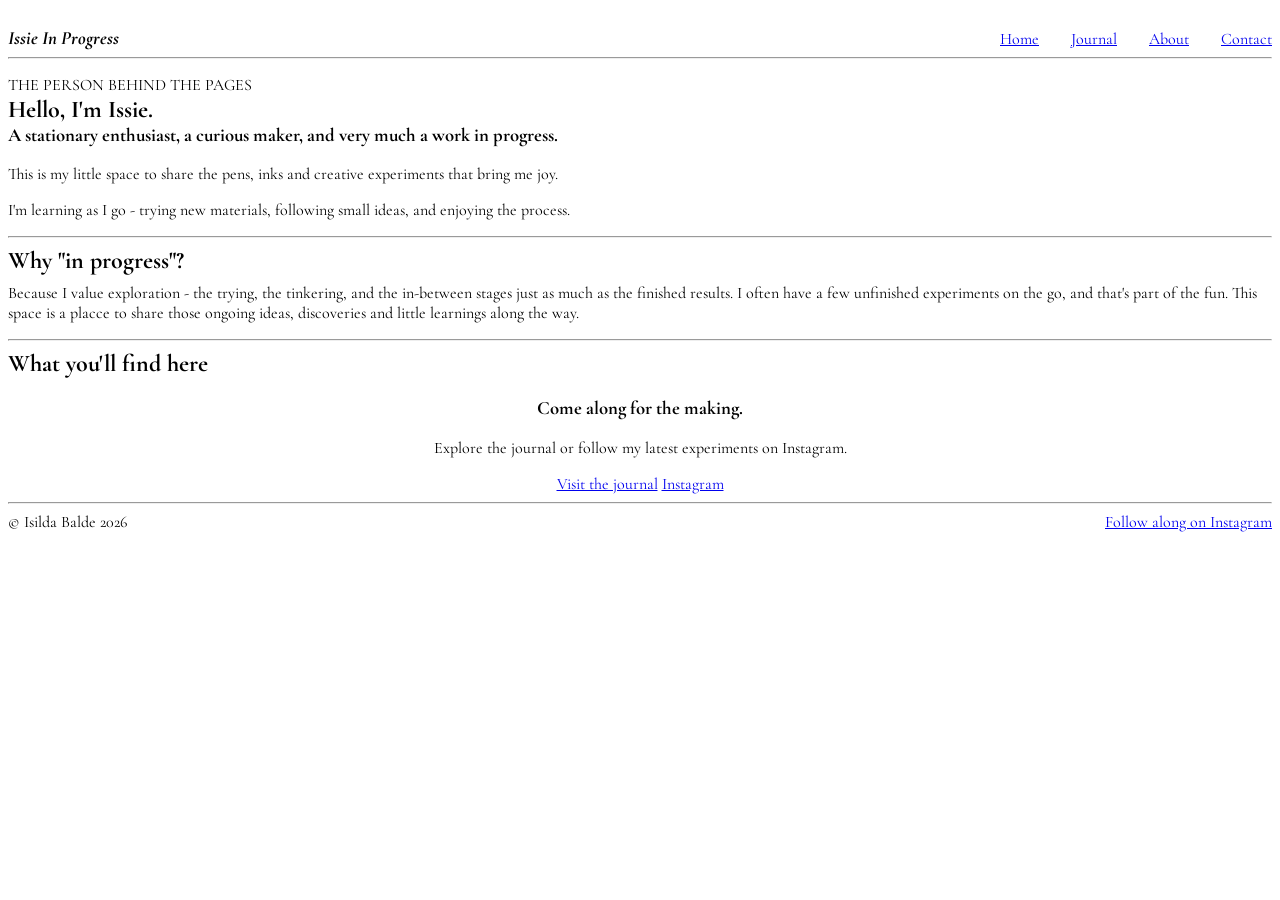
==== about.html @ caec1c77 "First commit" ====
<!doctype html>
<html lang="en">
  <head>
    <meta charset="UTF-8" />
    <meta name="viewport" content="width=device-width, initial-scale=1.0" />
    <title>Issie in Progress | Welcome</title>
    <link rel="stylesheet" href="style.css">
    <link rel="preconnect" href="https://fonts.googleapis.com">
    <link rel="preconnect" href="https://fonts.gstatic.com" crossorigin>
    <link href="https://fonts.googleapis.com/css2?family=Cormorant+Garamond:ital,wght@0,300..700;1,300..700&display=swap" rel="stylesheet">
  </head>
  <body>
    <header>
      <h3>Issie In Progress</h3>
      <nav>
        <ul>
          <li><a href="index.html">Home</a></li>
          <li><a href="journal.html">Journal</a></li>
          <li><a href="about.html">About</a></li>
          <li><a href="contact.html">Contact</a></li>
        </ul>
      </nav>
    </header>
    <hr />
    <main>
      <section id="hello-im-issie-section">
        <p class="subtitle">The person behind the pages</p>
        <h1>Hello, I'm Issie.</h1>
        <h3>A stationary enthusiast, a curious maker, and very much a work in progress.</h3>
        <p>This is my little space to share the pens, inks and creative experiments that bring me joy.</p>
        <p>I'm learning as I go - trying new materials, following small ideas, and enjoying the process.</p>
      </section>
      <hr />
      <section id="why-in-progress">
        <h2>Why "in progress"?</h2>
        <p>Because I value exploration - the trying, the tinkering, and the in-between stages just as much
          as the finished results. I often have a few unfinished experiments on the go, and that's part of the fun.
          This space is a placce to share those ongoing ideas, discoveries and little learnings along the way.
        </p>
      </section>
      <hr />
      <section id="what-youll-find-here">
        <h2>What you'll find here</h2>
      </section>
      <aside id="come-along-for-the-making">
        <h3>Come along for the making.</h3>
        <p>Explore the journal or follow my latest experiments on Instagram.</p>
        <a href="journal.html">Visit the journal</a>
        <a href="https://www.instagram.com/issie.in.progress/" target="_blank" rel="noopener noreferrer">Instagram</a>
      </aside>
    </main>
    <hr />
    <footer>
      <p>&copy; Isilda Balde 2026</p>
      <a
        href="https://www.instagram.com/issie.in.progress/"
        target="_blank"
        rel="noopener noreferrer"
        >Follow along on Instagram</a
      >
    </footer>
  </body>
</html>
---- style.css ----
body {
  font-family: "Cormorant Garamond", serif;
}

header,
footer,
#latest-from-the-journal {
  display: flex;
  justify-content: space-between;
  align-items: baseline;
}

header h3 {
  font-style: italic;
  margin-bottom: 0;
}

nav ul {
  display: flex;
  gap: 2rem;
  list-style: none;
  margin-bottom: 0;
}

form {
  display: flex;
  flex-direction: column;
}

form input,
textarea {
  margin-bottom: 1rem;
}

footer p {
  margin-top: 0;
}

.subtitle {
  text-transform: uppercase;
}

.italicise {
  font-style: italic;
}

#come-along-for-the-making {
  text-align: center;
}

#finding-joy-in-the-making .subtitle {
  margin-bottom: 0.5rem;
}

#finding-joy-in-the-making h1 {
  margin-top: 0.5rem;
  margin-bottom: 0;
}

#finding-joy-in-the-making .paragraph,
#why-in-progress p {
  margin-top: 0.5rem;
}

#hello-im-issie-aside h2 {
  margin-bottom: 0;
}

#hello-im-issie-aside p {
  margin-top: 0.5rem;
  margin-bottom: 0.5rem;
}

#a-little-further-down-the-road h3,
#find-me-on-instagram h2,
#lets-keep-in-touch h1,
#lets-keep-in-touch .subtitle,
#the-journal .subtitle,
#hello-im-issie-section .subtitle {
  margin-bottom: 0;
}

#find-me-on-instagram p,
#the-journal h1,
#hello-im-issie-section h1,
#why-in-progress h2,
#what-youll-find-here h2 {
  margin-top: 0;
  margin-bottom: 0;
}

#a-little-further-down-the-road p,
#lets-keep-in-touch h1,
#lets-keep-in-touch p,
#the-journal .paragraph,
#hello-im-issie-section h3 {
  margin-top: 0;
}
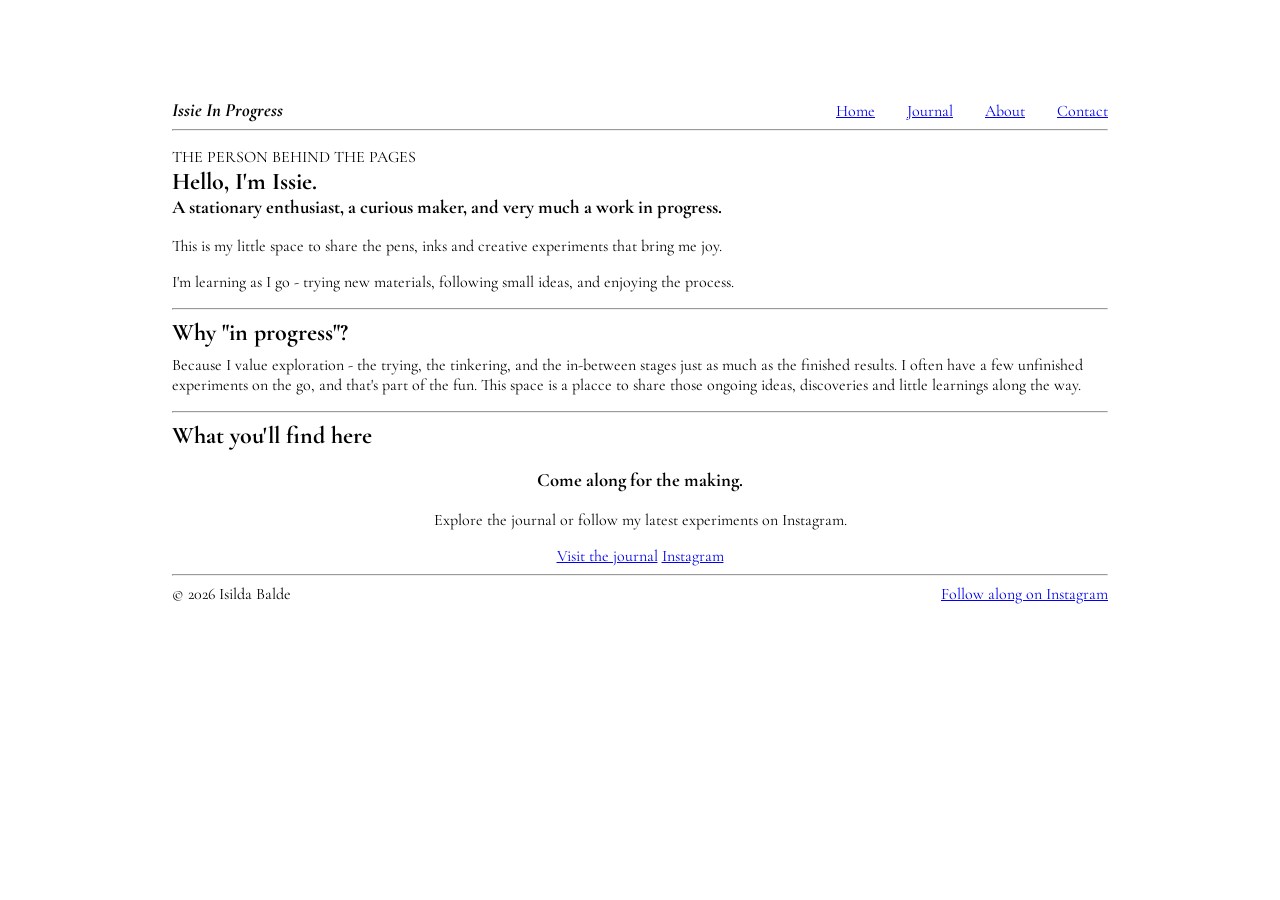
==== commit 789b5bc9: "Add description meta tag and favicon link, add aria-label to nav, amend copyright in footer, amend b" ====
--- a/about.html
+++ b/about.html
@@ -4,6 +4,8 @@
     <meta charset="UTF-8" />
     <meta name="viewport" content="width=device-width, initial-scale=1.0" />
     <title>Issie in Progress | Welcome</title>
+    <meta name="description" content="">
+    <link rel="icon" href="favicon.ico">
     <link rel="stylesheet" href="style.css">
     <link rel="preconnect" href="https://fonts.googleapis.com">
     <link rel="preconnect" href="https://fonts.gstatic.com" crossorigin>
@@ -12,7 +14,7 @@
   <body>
     <header>
       <h3>Issie In Progress</h3>
-      <nav>
+      <nav aria-label="Site pages">
         <ul>
           <li><a href="index.html">Home</a></li>
           <li><a href="journal.html">Journal</a></li>
@@ -51,7 +53,7 @@
     </main>
     <hr />
     <footer>
-      <p>&copy; Isilda Balde 2026</p>
+      <p>&copy; 2026 Isilda Balde</p>
       <a
         href="https://www.instagram.com/issie.in.progress/"
         target="_blank"
--- a/style.css
+++ b/style.css
@@ -1,5 +1,9 @@
 body {
   font-family: "Cormorant Garamond", serif;
+  max-width: 1000px;
+  margin: 5rem auto;
+  padding: 0 2rem;
+  box-sizing: border-box;
 }
 
 header,
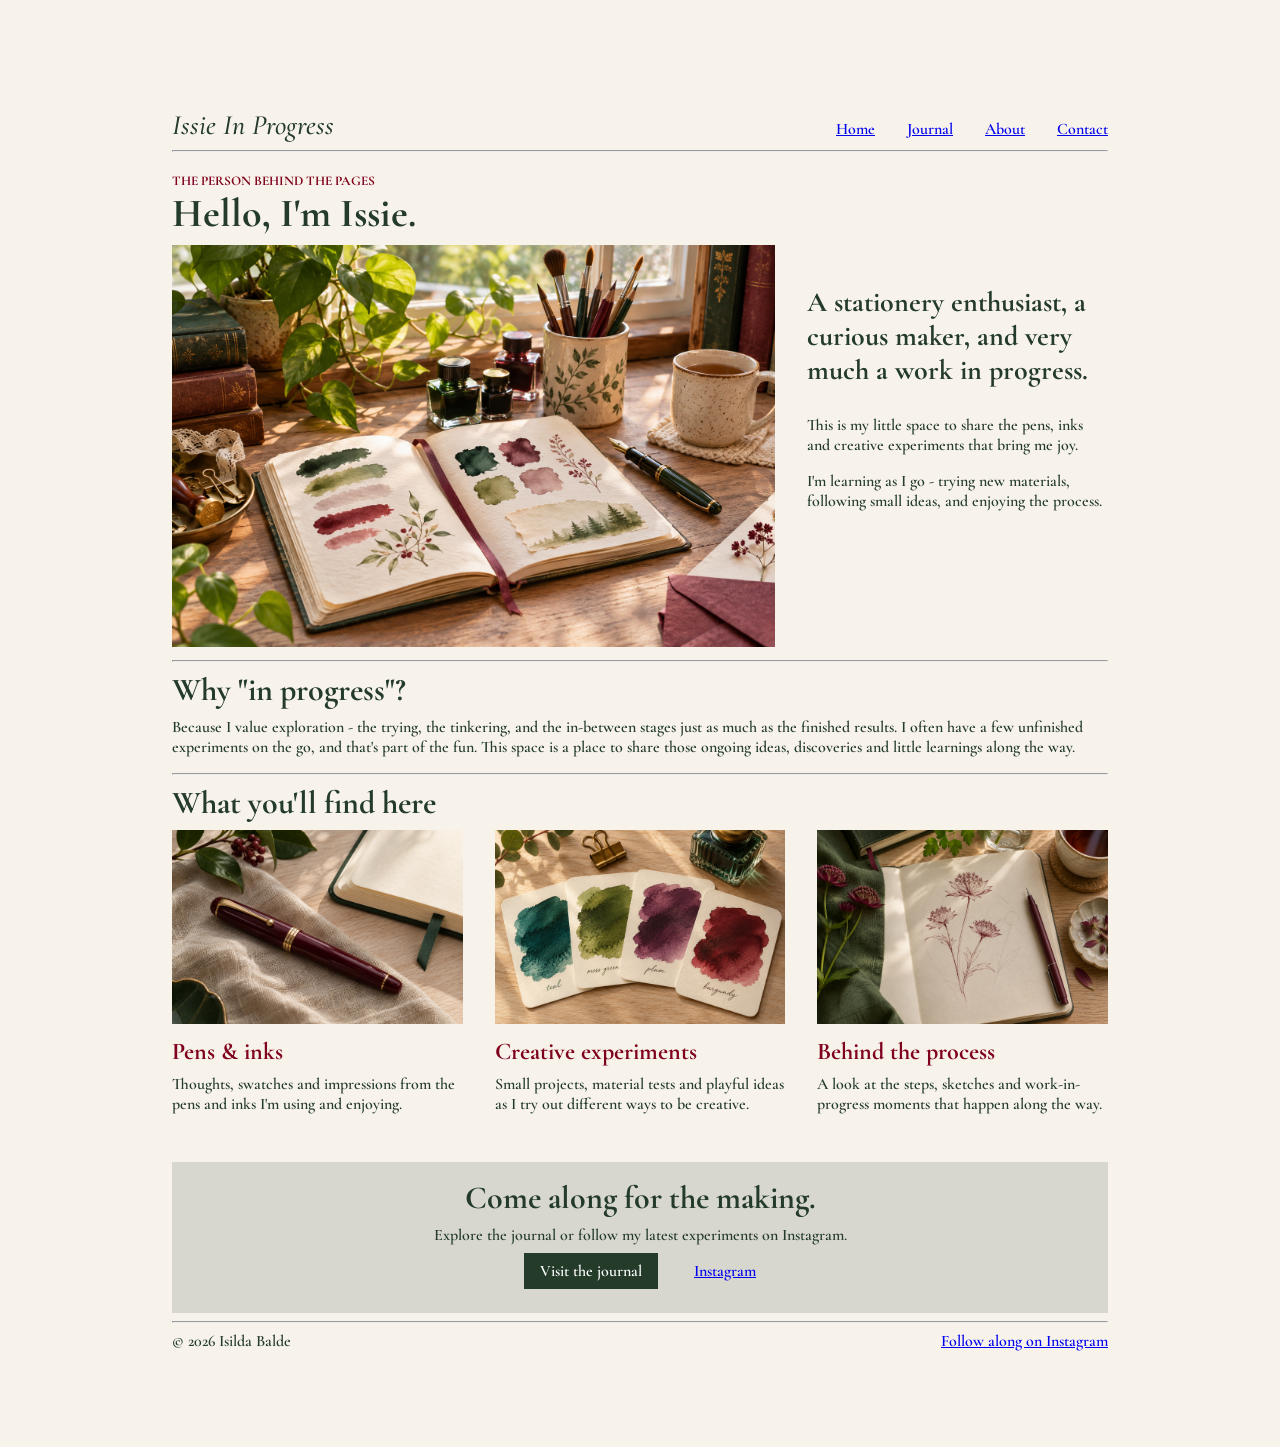
==== commit 87d51881: "Update everything" ====
--- a/about.html
+++ b/about.html
@@ -4,16 +4,19 @@
     <meta charset="UTF-8" />
     <meta name="viewport" content="width=device-width, initial-scale=1.0" />
     <title>Issie in Progress | Welcome</title>
-    <meta name="description" content="">
-    <link rel="icon" href="favicon.ico">
-    <link rel="stylesheet" href="style.css">
-    <link rel="preconnect" href="https://fonts.googleapis.com">
-    <link rel="preconnect" href="https://fonts.gstatic.com" crossorigin>
-    <link href="https://fonts.googleapis.com/css2?family=Cormorant+Garamond:ital,wght@0,300..700;1,300..700&display=swap" rel="stylesheet">
+    <meta name="description" content="" />
+    <link rel="icon" href="favicon.ico" />
+    <link rel="stylesheet" href="style.css" />
+    <link rel="preconnect" href="https://fonts.googleapis.com" />
+    <link rel="preconnect" href="https://fonts.gstatic.com" crossorigin />
+    <link
+      href="https://fonts.googleapis.com/css2?family=Cormorant+Garamond:ital,wght@0,300..700;1,300..700&display=swap"
+      rel="stylesheet"
+    />
   </head>
   <body>
     <header>
-      <h3>Issie In Progress</h3>
+      <h3 id="issie-in-progress">Issie In Progress</h3>
       <nav aria-label="Site pages">
         <ul>
           <li><a href="index.html">Home</a></li>
@@ -26,29 +29,77 @@
     <hr />
     <main>
       <section id="hello-im-issie-section">
-        <p class="subtitle">The person behind the pages</p>
-        <h1>Hello, I'm Issie.</h1>
-        <h3>A stationary enthusiast, a curious maker, and very much a work in progress.</h3>
-        <p>This is my little space to share the pens, inks and creative experiments that bring me joy.</p>
-        <p>I'm learning as I go - trying new materials, following small ideas, and enjoying the process.</p>
+        <div>
+          <p class="subtitle">The person behind the pages</p>
+          <h1>Hello, I'm Issie.</h1>
+          <img src="images/about-desk.png" alt="Desk" />
+        </div>
+        <div>
+          <h3>
+            A stationery enthusiast, a curious maker, and very much a work in
+            progress.
+          </h3>
+          <p>
+            This is my little space to share the pens, inks and creative
+            experiments that bring me joy.
+          </p>
+          <p>
+            I'm learning as I go - trying new materials, following small ideas,
+            and enjoying the process.
+          </p>
+        </div>
       </section>
       <hr />
       <section id="why-in-progress">
         <h2>Why "in progress"?</h2>
-        <p>Because I value exploration - the trying, the tinkering, and the in-between stages just as much
-          as the finished results. I often have a few unfinished experiments on the go, and that's part of the fun.
-          This space is a placce to share those ongoing ideas, discoveries and little learnings along the way.
+        <p>
+          Because I value exploration - the trying, the tinkering, and the
+          in-between stages just as much as the finished results. I often have a
+          few unfinished experiments on the go, and that's part of the fun. This
+          space is a place to share those ongoing ideas, discoveries and little
+          learnings along the way.
         </p>
       </section>
       <hr />
       <section id="what-youll-find-here">
         <h2>What you'll find here</h2>
+        <div id="what-youll-find-here-gallery">
+          <div>
+            <img src="images/about-pen.png" alt="Pen" />
+            <p class="title red">Pens & inks</p>
+            <p>
+              Thoughts, swatches and impressions from the pens and inks I'm
+              using and enjoying.
+            </p>
+          </div>
+          <div>
+            <img src="images/about-swatches.png" alt="Swatches" />
+            <p class="title red">Creative experiments</p>
+            <p>
+              Small projects, material tests and playful ideas as I try out
+              different ways to be creative.
+            </p>
+          </div>
+          <div>
+            <img src="images/about-flowers.png" alt="Flowers" />
+            <p class="title red">Behind the process</p>
+            <p>
+              A look at the steps, sketches and work-in-progress moments that
+              happen along the way.
+            </p>
+          </div>
+        </div>
       </section>
       <aside id="come-along-for-the-making">
         <h3>Come along for the making.</h3>
         <p>Explore the journal or follow my latest experiments on Instagram.</p>
-        <a href="journal.html">Visit the journal</a>
-        <a href="https://www.instagram.com/issie.in.progress/" target="_blank" rel="noopener noreferrer">Instagram</a>
+        <a href="journal.html" class="button">Visit the journal</a>
+        <a
+          href="https://www.instagram.com/issie.in.progress/"
+          target="_blank"
+          rel="noopener noreferrer"
+          >Instagram</a
+        >
       </aside>
     </main>
     <hr />
--- a/style.css
+++ b/style.css
@@ -4,6 +4,22 @@
   margin: 5rem auto;
   padding: 0 2rem;
   box-sizing: border-box;
+  font-weight: 600;
+  background-color: #f7f3eb;
+  color: #243b2a;
+}
+
+h1 {
+  font-size: 2.5rem;
+}
+
+h2 {
+  font-size: 2rem;
+}
+
+img {
+  width: 100%;
+  height: auto;
 }
 
 header,
@@ -15,8 +31,8 @@
 }
 
 header h3 {
+  margin-bottom: 0;
   font-style: italic;
-  margin-bottom: 0;
 }
 
 nav ul {
@@ -31,43 +47,101 @@
   flex-direction: column;
 }
 
-form input,
+input {
+  height: 1.5rem;
+}
+
+input,
 textarea {
   margin-bottom: 1rem;
 }
 
-footer p {
-  margin-top: 0;
-}
-
-.subtitle {
-  text-transform: uppercase;
-}
-
 .italicise {
   font-style: italic;
 }
 
+.subtitle {
+  font-size: smaller;
+  font-weight: bold;
+  text-transform: uppercase;
+}
+
+.title {
+  margin-top: 0.5rem;
+  margin-bottom: 0;
+  font-size: 1.5rem;
+  font-weight: bold;
+}
+
+.button {
+  padding: 0.5rem 1rem;
+  margin-right: 2rem;
+  text-decoration: none;
+  color: white;
+  background-color: #243b2a;
+}
+
+.subtitle,
+.call-to-action,
+.red {
+  color: #800020;
+}
+
 #come-along-for-the-making {
   text-align: center;
-}
-
-#finding-joy-in-the-making .subtitle {
-  margin-bottom: 0.5rem;
-}
-
-#finding-joy-in-the-making h1 {
-  margin-top: 0.5rem;
-  margin-bottom: 0;
-}
-
-#finding-joy-in-the-making .paragraph,
-#why-in-progress p {
-  margin-top: 0.5rem;
-}
-
-#hello-im-issie-aside h2 {
-  margin-bottom: 0;
+  padding-bottom: 2rem;
+}
+
+#issie-in-progress {
+  font-size: 1.75rem;
+  font-weight: 500;
+}
+
+#form-and-insta {
+  display: grid;
+  gap: 2rem;
+  grid-template-columns: 2fr 3fr;
+}
+
+#hello-im-issie-section {
+  display: grid;
+  gap: 2rem;
+  align-items: center;
+  grid-template-columns: 2fr 1fr;
+}
+
+#featured {
+  display: grid;
+  gap: 2rem;
+  grid-template-columns: 4fr 2fr;
+  margin-bottom: 2rem;
+}
+
+#journal-gallery {
+  display: grid;
+  gap: 2rem;
+  grid-template-rows: 1fr 1fr;
+  grid-template-columns: 1fr 1fr 1fr;
+}
+
+#finding-joy-in-the-making,
+#hello-im-issie-aside {
+  display: grid;
+  gap: 2rem;
+  align-items: center;
+  grid-template-columns: 2fr 3fr;
+}
+
+#journal-entries-gallery,
+#what-youll-find-here-gallery {
+  display: grid;
+  gap: 2rem;
+  grid-template-columns: 1fr 1fr 1fr;
+}
+
+#come-along-for-the-making,
+#a-little-further-down-the-road {
+  background-color: rgba(36, 59, 42, 0.15);
 }
 
 #hello-im-issie-aside p {
@@ -75,6 +149,62 @@
   margin-bottom: 0.5rem;
 }
 
+#finding-joy-in-the-making .paragraph {
+  margin-bottom: 2.5rem;
+}
+
+#hello-im-issie-aside img {
+  border-radius: 100%;
+}
+
+#hello-im-issie-section h3 {
+  font-size: 1.75rem;
+}
+
+#come-along-for-the-making h3 {
+  padding-top: 1rem;
+  margin-bottom: 0;
+  font-size: 2rem;
+}
+
+#a-little-further-down-the-road h3 {
+  padding-top: 1rem;
+  padding-left: 1rem;
+  font-size: 2rem;
+  font-style: italic;
+}
+
+#a-little-further-down-the-road p {
+  padding-left: 1rem;
+  padding-bottom: 1rem;
+}
+
+#why-in-progress p,
+#what-youll-find-here-gallery p,
+#come-along-for-the-making p,
+#find-me-on-instagram h2 {
+  margin-top: 0.5rem;
+}
+
+#find-me-on-instagram p,
+#the-journal h1,
+#hello-im-issie-section h1,
+#why-in-progress h2,
+#what-youll-find-here h2 {
+  margin-top: 0;
+  margin-bottom: 0.5rem;
+}
+
+footer p,
+#a-little-further-down-the-road p,
+#lets-keep-in-touch h1,
+#lets-keep-in-touch p,
+#the-journal .paragraph,
+#hello-im-issie-section h3 {
+  margin-top: 0;
+}
+
+#hello-im-issie-aside h2,
 #a-little-further-down-the-road h3,
 #find-me-on-instagram h2,
 #lets-keep-in-touch h1,
@@ -83,20 +213,3 @@
 #hello-im-issie-section .subtitle {
   margin-bottom: 0;
 }
-
-#find-me-on-instagram p,
-#the-journal h1,
-#hello-im-issie-section h1,
-#why-in-progress h2,
-#what-youll-find-here h2 {
-  margin-top: 0;
-  margin-bottom: 0;
-}
-
-#a-little-further-down-the-road p,
-#lets-keep-in-touch h1,
-#lets-keep-in-touch p,
-#the-journal .paragraph,
-#hello-im-issie-section h3 {
-  margin-top: 0;
-}
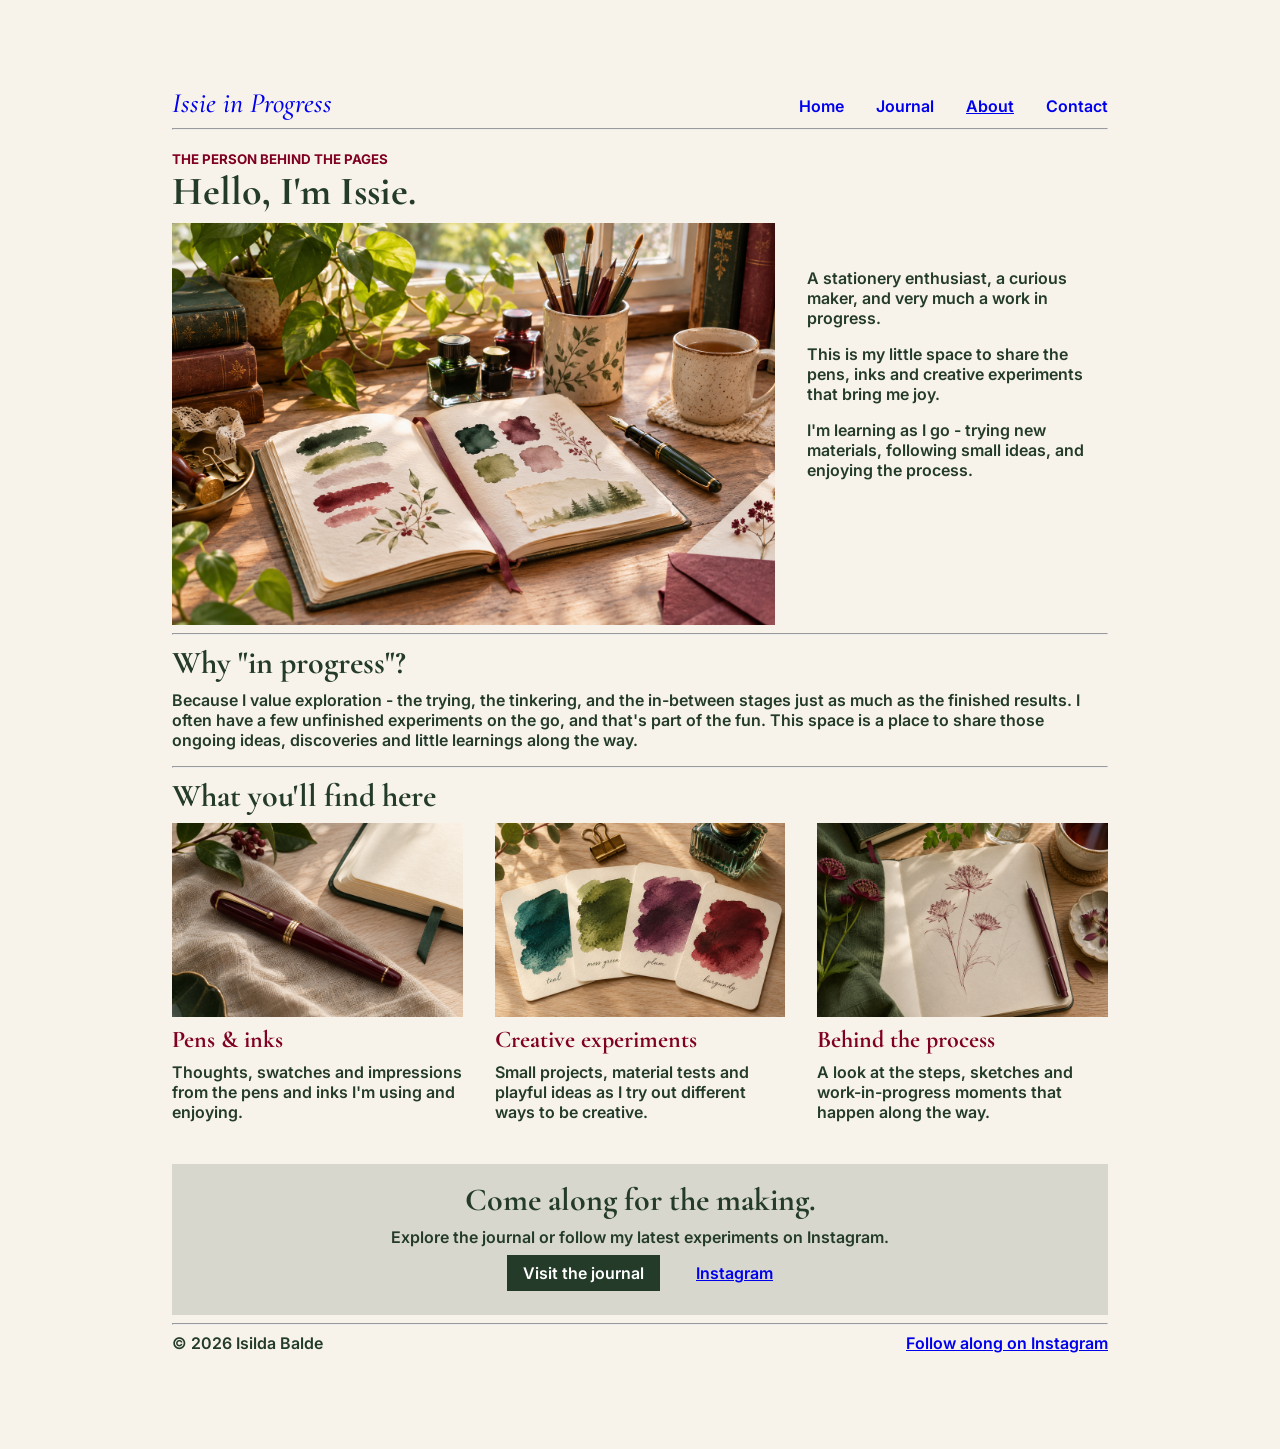
==== commit d8283f21: "chore: apply miscellaneous fixes and improvements" ====
--- a/about.html
+++ b/about.html
@@ -3,42 +3,36 @@
   <head>
     <meta charset="UTF-8" />
     <meta name="viewport" content="width=device-width, initial-scale=1.0" />
-    <title>Issie in Progress | Welcome</title>
+    <title>Issie in Progress | About</title>
     <meta name="description" content="" />
     <link rel="icon" href="favicon.ico" />
     <link rel="stylesheet" href="style.css" />
-    <link rel="preconnect" href="https://fonts.googleapis.com" />
-    <link rel="preconnect" href="https://fonts.gstatic.com" crossorigin />
-    <link
-      href="https://fonts.googleapis.com/css2?family=Cormorant+Garamond:ital,wght@0,300..700;1,300..700&display=swap"
-      rel="stylesheet"
-    />
   </head>
   <body>
     <header>
-      <h3 id="issie-in-progress">Issie In Progress</h3>
-      <nav aria-label="Site pages">
+      <a href="index.html" class="site-brand">Issie in Progress</a>
+      <nav aria-label="Main navigation">
         <ul>
           <li><a href="index.html">Home</a></li>
           <li><a href="journal.html">Journal</a></li>
-          <li><a href="about.html">About</a></li>
+          <li><a href="about.html" aria-current="page">About</a></li>
           <li><a href="contact.html">Contact</a></li>
         </ul>
       </nav>
     </header>
     <hr />
     <main>
-      <section id="hello-im-issie-section">
+      <section class="about-hero">
         <div>
-          <p class="subtitle">The person behind the pages</p>
-          <h1>Hello, I'm Issie.</h1>
-          <img src="images/about-desk.png" alt="Desk" />
+          <p class="eyebrow mb-0">The person behind the pages</p>
+          <h1 class="mt-0 mb-sm">Hello, I'm Issie.</h1>
+          <img src="images/desk.png" alt="An open swatch notebook, fountain pen, brushes and a mug on a sunny desk" />
         </div>
         <div>
-          <h3>
+          <p class="mt-0"> <!-- NEEDS TO BE STYLED BACK TO LOOKING LIKE H3 -->
             A stationery enthusiast, a curious maker, and very much a work in
             progress.
-          </h3>
+          </p>
           <p>
             This is my little space to share the pens, inks and creative
             experiments that bring me joy.
@@ -50,9 +44,9 @@
         </div>
       </section>
       <hr />
-      <section id="why-in-progress">
-        <h2>Why "in progress"?</h2>
-        <p>
+      <section>
+        <h2 class="mt-0 mb-sm">Why "in progress"?</h2>
+        <p class="mt-sm">
           Because I value exploration - the trying, the tinkering, and the
           in-between stages just as much as the finished results. I often have a
           few unfinished experiments on the go, and that's part of the fun. This
@@ -61,50 +55,52 @@
         </p>
       </section>
       <hr />
-      <section id="what-youll-find-here">
-        <h2>What you'll find here</h2>
-        <div id="what-youll-find-here-gallery">
+      <section>
+        <h2 class="mt-0 mb-sm">What you'll find here</h2>
+        <div class="cards-layout">
           <div>
-            <img src="images/about-pen.png" alt="Pen" />
-            <p class="title red">Pens & inks</p>
-            <p>
+            <img src="images/fountain-pen.png" loading="lazy" alt="A capped burgundy fountain pen resting on linen" />
+            <h3 class="card-title burgundy">Pens & inks</h3>
+            <p class="mt-sm">
               Thoughts, swatches and impressions from the pens and inks I'm
               using and enjoying.
             </p>
           </div>
           <div>
-            <img src="images/about-swatches.png" alt="Swatches" />
-            <p class="title red">Creative experiments</p>
-            <p>
+            <img src="images/ink-swatch-cards.png" loading="lazy" alt="Four ink swatches ranging from teal to burgundy on cards" />
+            <h3 class="card-title burgundy">Creative experiments</h3>
+            <p class="mt-sm">
               Small projects, material tests and playful ideas as I try out
               different ways to be creative.
             </p>
           </div>
           <div>
-            <img src="images/about-flowers.png" alt="Flowers" />
-            <p class="title red">Behind the process</p>
-            <p>
+            <img src="images/plant-sketch.png" loading="lazy" alt="An unfinished flower sketch in burgundy ink" />
+            <h3 class="card-title burgundy">Behind the process</h3>
+            <p class="mt-sm">
               A look at the steps, sketches and work-in-progress moments that
               happen along the way.
             </p>
           </div>
         </div>
       </section>
-      <aside id="come-along-for-the-making">
-        <h3>Come along for the making.</h3>
-        <p>Explore the journal or follow my latest experiments on Instagram.</p>
-        <a href="journal.html" class="button">Visit the journal</a>
+      <section class="journal-callout callout">
+        <h2>Come along for the making.</h2>
+        <p class="mt-sm">
+          Explore the journal or follow my latest experiments on Instagram.
+        </p>
+        <a href="journal.html" class="btn">Visit the journal</a>
         <a
           href="https://www.instagram.com/issie.in.progress/"
           target="_blank"
           rel="noopener noreferrer"
           >Instagram</a
         >
-      </aside>
+      </section>
     </main>
     <hr />
     <footer>
-      <p>&copy; 2026 Isilda Balde</p>
+      <p class="mt-0">&copy; 2026 Isilda Balde</p>
       <a
         href="https://www.instagram.com/issie.in.progress/"
         target="_blank"
--- a/style.css
+++ b/style.css
@@ -1,215 +1,230 @@
+/* GENERAL */
+@import url(https://fonts.googleapis.com/css2?family=Cormorant+Garamond:ital,wght@0,300..700;1,300..700&display=swap);
+@import url(https://fonts.googleapis.com/css2?family=Inter:ital,opsz,wght@0,14..32,100..900;1,14..32,100..900&display=swap);
+:root {
+  --paper: #f7f3eb;
+  --forest: #243b2a;
+  --burgundy: #800020;
+  --deep-forest: rgba(36, 59, 42, 0.15);
+  --heading-font: "Cormorant Garamond", Georgia, serif;
+  --body-font: Inter, system-ui, sans-serif;
+}
+
 body {
-  font-family: "Cormorant Garamond", serif;
   max-width: 1000px;
+  box-sizing: border-box;
   margin: 5rem auto;
   padding: 0 2rem;
-  box-sizing: border-box;
   font-weight: 600;
-  background-color: #f7f3eb;
-  color: #243b2a;
+  font-family: var(--body-font);
+  color: var(--forest);
+  background-color: var(--paper);
 }
 
 h1 {
   font-size: 2.5rem;
+  font-family: var(--heading-font);
 }
 
 h2 {
   font-size: 2rem;
+  font-family: var(--heading-font);
+}
+
+h3 {
+  font-family: var(--heading-font);
 }
 
 img {
+  display: block;
   width: 100%;
   height: auto;
 }
 
-header,
-footer,
-#latest-from-the-journal {
-  display: flex;
-  justify-content: space-between;
-  align-items: baseline;
-}
-
-header h3 {
-  margin-bottom: 0;
-  font-style: italic;
-}
-
-nav ul {
-  display: flex;
-  gap: 2rem;
-  list-style: none;
-  margin-bottom: 0;
-}
-
-form {
-  display: flex;
-  flex-direction: column;
-}
-
-input {
-  height: 1.5rem;
-}
-
-input,
-textarea {
-  margin-bottom: 1rem;
-}
-
+a[aria-current="page"] {
+  text-decoration: underline;
+}
+
+/* SHARED */
 .italicise {
   font-style: italic;
 }
 
-.subtitle {
+.eyebrow {
   font-size: smaller;
   font-weight: bold;
   text-transform: uppercase;
-}
-
-.title {
+  color: var(--burgundy);
+}
+
+.card-title {
   margin-top: 0.5rem;
   margin-bottom: 0;
   font-size: 1.5rem;
   font-weight: bold;
 }
 
-.button {
+.btn {
   padding: 0.5rem 1rem;
   margin-right: 2rem;
   text-decoration: none;
   color: white;
-  background-color: #243b2a;
-}
-
-.subtitle,
-.call-to-action,
-.red {
-  color: #800020;
-}
-
-#come-along-for-the-making {
+  background-color: var(--forest);
+}
+
+.burgundy {
+  color: var(--burgundy);
+}
+
+.site-brand {
+  font-size: 1.75rem;
+  font-weight: 500;
+}
+
+.cards-layout {
+  display: grid;
+  gap: 2rem;
+  grid-template-columns: 1fr 1fr 1fr;
+}
+
+.callout {
+  background-color: var(--deep-forest);
+}
+
+.mt-0 {
+  margin-top: 0;
+}
+
+.mb-0 {
+  margin-bottom: 0;
+}
+
+.mt-sm {
+  margin-top: 0.5rem;
+}
+
+.mb-sm {
+  margin-bottom: 0.5rem;
+}
+
+/* HEADER */
+header {
+  display: flex;
+  justify-content: space-between;
+  align-items: baseline;
+}
+
+header a {
+  text-decoration: none;
+}
+
+header > a {
+  margin-bottom: 0;
+  font-style: italic;
+  font-family: var(--heading-font);
+}
+
+nav ul {
+  display: flex;
+  gap: 2rem;
+  margin-bottom: 0;
+  list-style: none;
+}
+
+/* FOOTER */
+footer {
+  display: flex;
+  justify-content: space-between;
+  align-items: baseline;
+}
+
+/* INDEX.HTML */
+.home-hero p:nth-child(3) {
+  margin-bottom: 2.5rem;
+}
+
+.split-layout {
+  display: grid;
+  gap: 2rem;
+  align-items: center;
+  grid-template-columns: 2fr 3fr;
+}
+
+.section-heading {
+  display: flex;
+  justify-content: space-between;
+  align-items: baseline;
+}
+
+.about-preview img {
+  border-radius: 100%;
+}
+
+.about-preview p {
+  margin-top: 0.5rem;
+  margin-bottom: 0.5rem;
+}
+
+/* JOURNAL.HTML */
+.featured-journal-entry {
+  display: grid;
+  gap: 2rem;
+  margin-bottom: 2rem;
+  grid-template-columns: 4fr 2fr;
+}
+
+/* ABOUT.HTML */
+.about-hero {
+  display: grid;
+  gap: 2rem;
+  align-items: center;
+  grid-template-columns: 2fr 1fr;
+}
+
+.about-hero h3 {
+  font-size: 1.75rem;
+}
+
+.journal-callout {
   text-align: center;
   padding-bottom: 2rem;
 }
 
-#issie-in-progress {
-  font-size: 1.75rem;
-  font-weight: 500;
-}
-
-#form-and-insta {
+.journal-callout h2 {
+  padding-top: 1rem;
+  margin-bottom: 0;
+  font-size: 2rem;
+}
+
+/* CONTACT.HTML */
+form {
+  display: flex;
+  flex-direction: column;
+}
+
+input {
+  height: 1.5rem;
+  margin-bottom: 1rem;
+}
+
+textarea {
+  margin-bottom: 1rem;
+}
+
+.contact-methods-layout {
   display: grid;
   gap: 2rem;
   grid-template-columns: 2fr 3fr;
 }
 
-#hello-im-issie-section {
-  display: grid;
-  gap: 2rem;
-  align-items: center;
-  grid-template-columns: 2fr 1fr;
-}
-
-#featured {
-  display: grid;
-  gap: 2rem;
-  grid-template-columns: 4fr 2fr;
-  margin-bottom: 2rem;
-}
-
-#journal-gallery {
-  display: grid;
-  gap: 2rem;
-  grid-template-rows: 1fr 1fr;
-  grid-template-columns: 1fr 1fr 1fr;
-}
-
-#finding-joy-in-the-making,
-#hello-im-issie-aside {
-  display: grid;
-  gap: 2rem;
-  align-items: center;
-  grid-template-columns: 2fr 3fr;
-}
-
-#journal-entries-gallery,
-#what-youll-find-here-gallery {
-  display: grid;
-  gap: 2rem;
-  grid-template-columns: 1fr 1fr 1fr;
-}
-
-#come-along-for-the-making,
-#a-little-further-down-the-road {
-  background-color: rgba(36, 59, 42, 0.15);
-}
-
-#hello-im-issie-aside p {
-  margin-top: 0.5rem;
-  margin-bottom: 0.5rem;
-}
-
-#finding-joy-in-the-making .paragraph {
-  margin-bottom: 2.5rem;
-}
-
-#hello-im-issie-aside img {
-  border-radius: 100%;
-}
-
-#hello-im-issie-section h3 {
-  font-size: 1.75rem;
-}
-
-#come-along-for-the-making h3 {
-  padding-top: 1rem;
-  margin-bottom: 0;
-  font-size: 2rem;
-}
-
-#a-little-further-down-the-road h3 {
+.commissions-callout h2 {
   padding-top: 1rem;
   padding-left: 1rem;
   font-size: 2rem;
   font-style: italic;
 }
 
-#a-little-further-down-the-road p {
+.commissions-callout p {
   padding-left: 1rem;
   padding-bottom: 1rem;
-}
-
-#why-in-progress p,
-#what-youll-find-here-gallery p,
-#come-along-for-the-making p,
-#find-me-on-instagram h2 {
-  margin-top: 0.5rem;
-}
-
-#find-me-on-instagram p,
-#the-journal h1,
-#hello-im-issie-section h1,
-#why-in-progress h2,
-#what-youll-find-here h2 {
-  margin-top: 0;
-  margin-bottom: 0.5rem;
-}
-
-footer p,
-#a-little-further-down-the-road p,
-#lets-keep-in-touch h1,
-#lets-keep-in-touch p,
-#the-journal .paragraph,
-#hello-im-issie-section h3 {
-  margin-top: 0;
-}
-
-#hello-im-issie-aside h2,
-#a-little-further-down-the-road h3,
-#find-me-on-instagram h2,
-#lets-keep-in-touch h1,
-#lets-keep-in-touch .subtitle,
-#the-journal .subtitle,
-#hello-im-issie-section .subtitle {
-  margin-bottom: 0;
-}
+}
